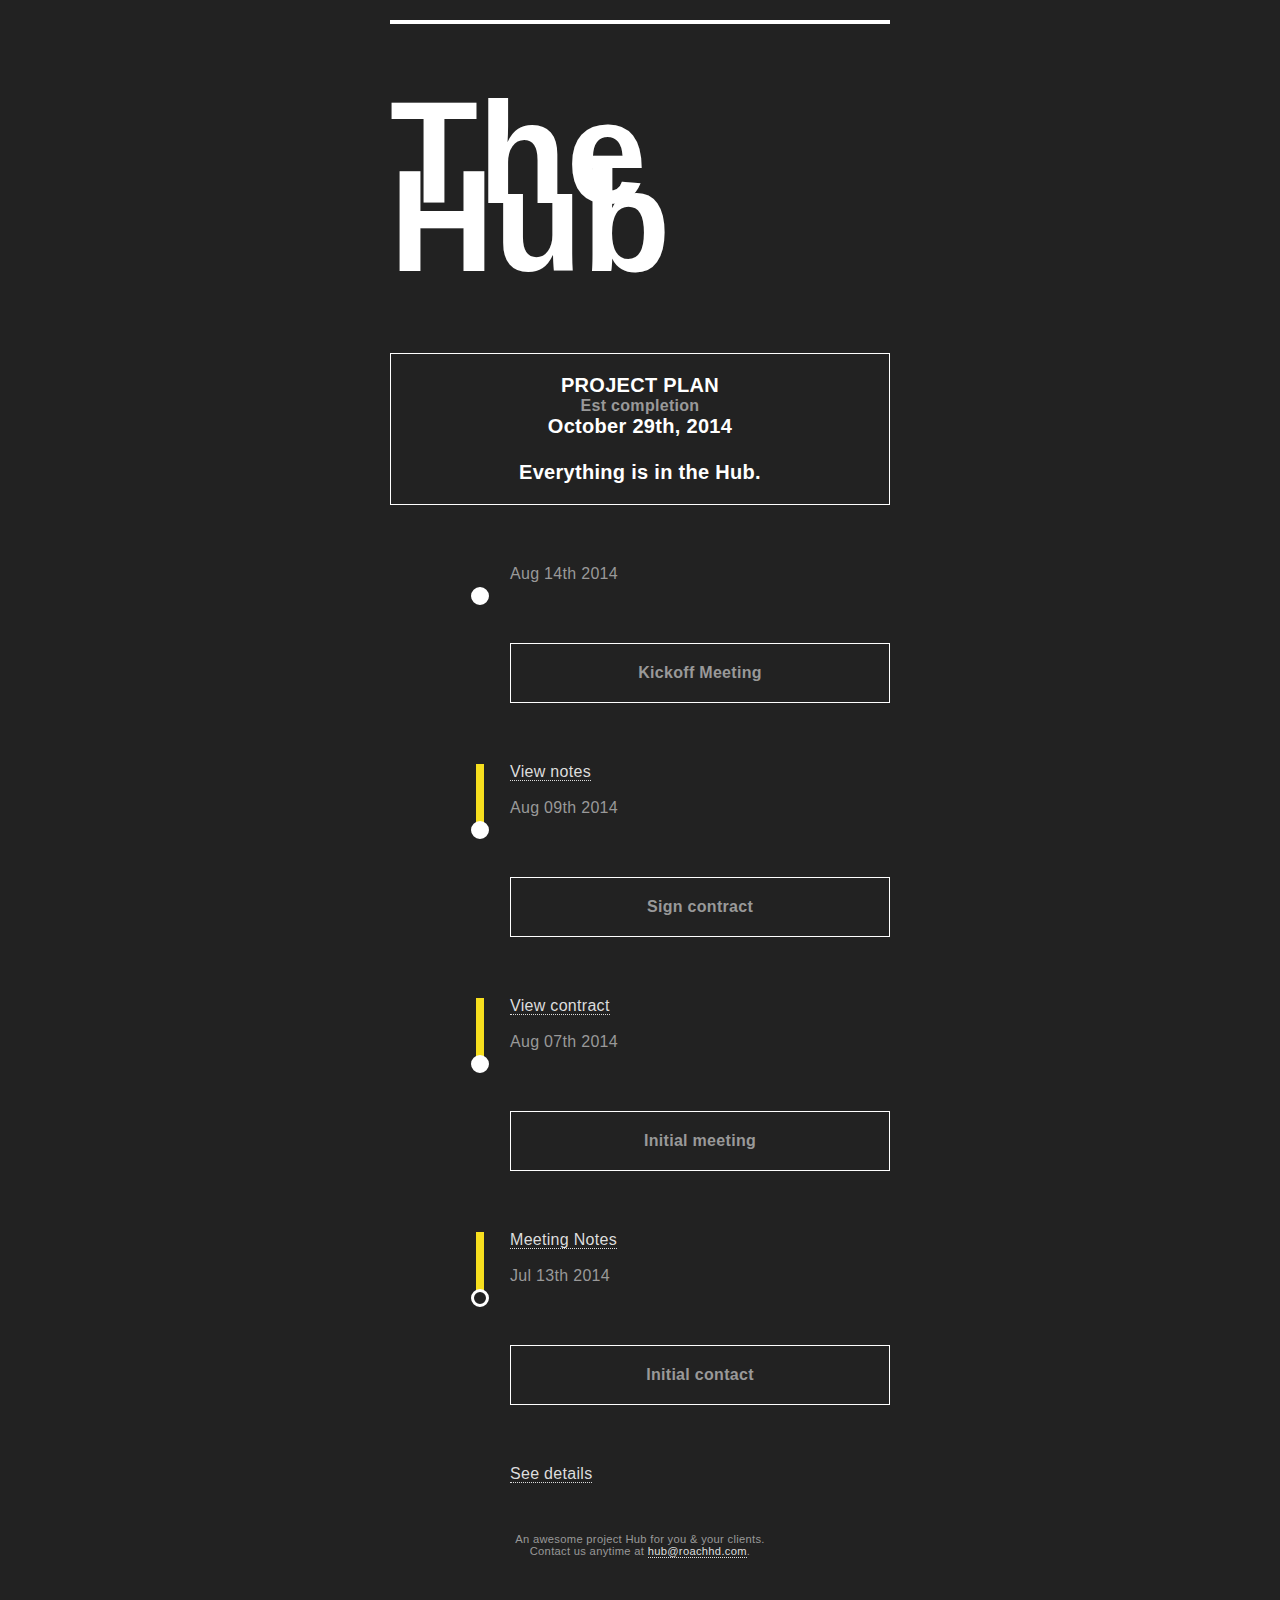
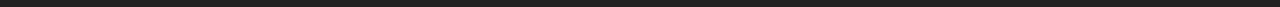
==== index.html @ 5baeb348 "Update index.html" ====
<!doctype html> 
<html lang="en">
<head>
	<meta charset="UTF-8">
	<title>[Project Name] Project Timeline</title>
	<meta name="viewport" content="width=device-width" />	
        <meta http-equiv="X-UA-Compatible" content="IE=edge,chrome=1">
   	<link rel="stylesheet" type="text/css" href="css/dark.css" media="all" />
</head>
<body>
<article>
   <header>
	<h1>The Hub</h1>
</header>
     <p>
        PROJECT PLAN <br><small>Est completion</small>
        October 29th, 2014<br><br>
        Everything is in the Hub.
      </p>
	<ol>
		<li class="end stop">
			<small>Aug 14th 2014</small>
			<small><p>Kickoff Meeting</div></p>
			<small><a href="#">View notes</a></small>
		</li>
        <li class="ride"></li>
       		<li class="end stop">
			<small>Aug 09th 2014</small>
			<small><p>Sign contract</div></p>
			<small><a href="#">View contract</a></small>
		</li>
        <li class="ride"></li>
       		<li class="end stop">
			<small>Aug 07th 2014</small>
			<small><p>Initial meeting</p></small>
			<small><a href="#">Meeting Notes</a></small>
		</li>
        <li class="ride"></li>
       		<li class="stop">
			<small>Jul 13th 2014</small>
			<small><p>Initial contact</p></small>
                        <small><a href="#">See details</a></small>
		</li>
	</ol>

    </article>
    <footer>
      An awesome project Hub for you &amp; your clients.
 <br>Contact us anytime at <a href="mailto:hub@roachhd.com">hub@roachhd.com</a>.
    </footer>  
</body>
</html>
---- css/dark.css ----
body {
        padding: 0;
        background: #222;
        color: #fff;
        font-family: "Helvetica Neue", Helvetica, sans-serif;
        font-weight: 300;
        font-size: 125%;
        letter-spacing: .015em;
      }

      footer {
        text-align: center;
        font-size: .7em;
        width: 500px;
        margin: 50px auto;
      }

      header {
        width: 500px;
        margin: 20px auto;
        background: #222;
        font-weight: bold;
        font-size: 72px;
        text-align: left;
        border-top: 4px solid #fff;
        line-height: 68px;
        position: relative;
      }

      header span {
        position: absolute;
        top: 7px;
        height: 72px;
        width: 72px;
        border-radius: 50%;
        line-height: 72px;
        font-size: 60px;
        text-align: center;
        background: #f7df1e;
        color: #222;
      }

      header .j {
        right: 80px;
      }

      header .s {
        right: 0;
      }

      article {
        width: 500px;
        margin: 20px auto;
      }

      article p {
        border: 1px solid #fff;
        margin: 60px 0;
        font-weight: bold;
        padding: 20px;
        text-align: center;
      }

      ol {
        list-style-type: none;
        list-style-position: inside;
        text-align: left;
        margin: 0 auto;
        padding: 0 0 0 90px;
      }

      time {
        color: #999;
        position: absolute;
        font-size: 16px;
        left: -125px;
        top: 20px;
        width: 100px;
        text-align: right;
      }

      .stop {
        position: relative;
        padding-left: 30px;
      }

      .stop:before {
        content: "";
        width: 12px;
        height: 12px;
        position: absolute;
        background-color: #222;
        border: 3px solid #fff;
        border-radius: 50%;
        display: block;
        left: -9px;
        top: 22px;
      }

      .end.stop:before {
        background-color: #fff;
      }

      .walk {
        border-left: 8px dotted #666;
        margin: -12px 0 -25px -4px;
        padding: 30px 0 40px 26px;
      }

      .ride {
        border-left: 8px solid #f7df1e;
        margin: -17px 0 -25px -4px;
        height: 60px;
      }

      .speaker {
        position: relative;
        padding-left: 30px;
      }

      .speaker:before {
        content: "";
        width: 8px;
        height: 8px;
        position: absolute;
        background-color: #f7df1e;
        display: block;
        left: 2px;
        top: 25px;
      }

      small {
        font-size: 16px;
        color: #999;
        display: block;
      }

      a {
        color: #ddd;
        text-decoration: none;
        border-bottom: 1px dotted;
      }
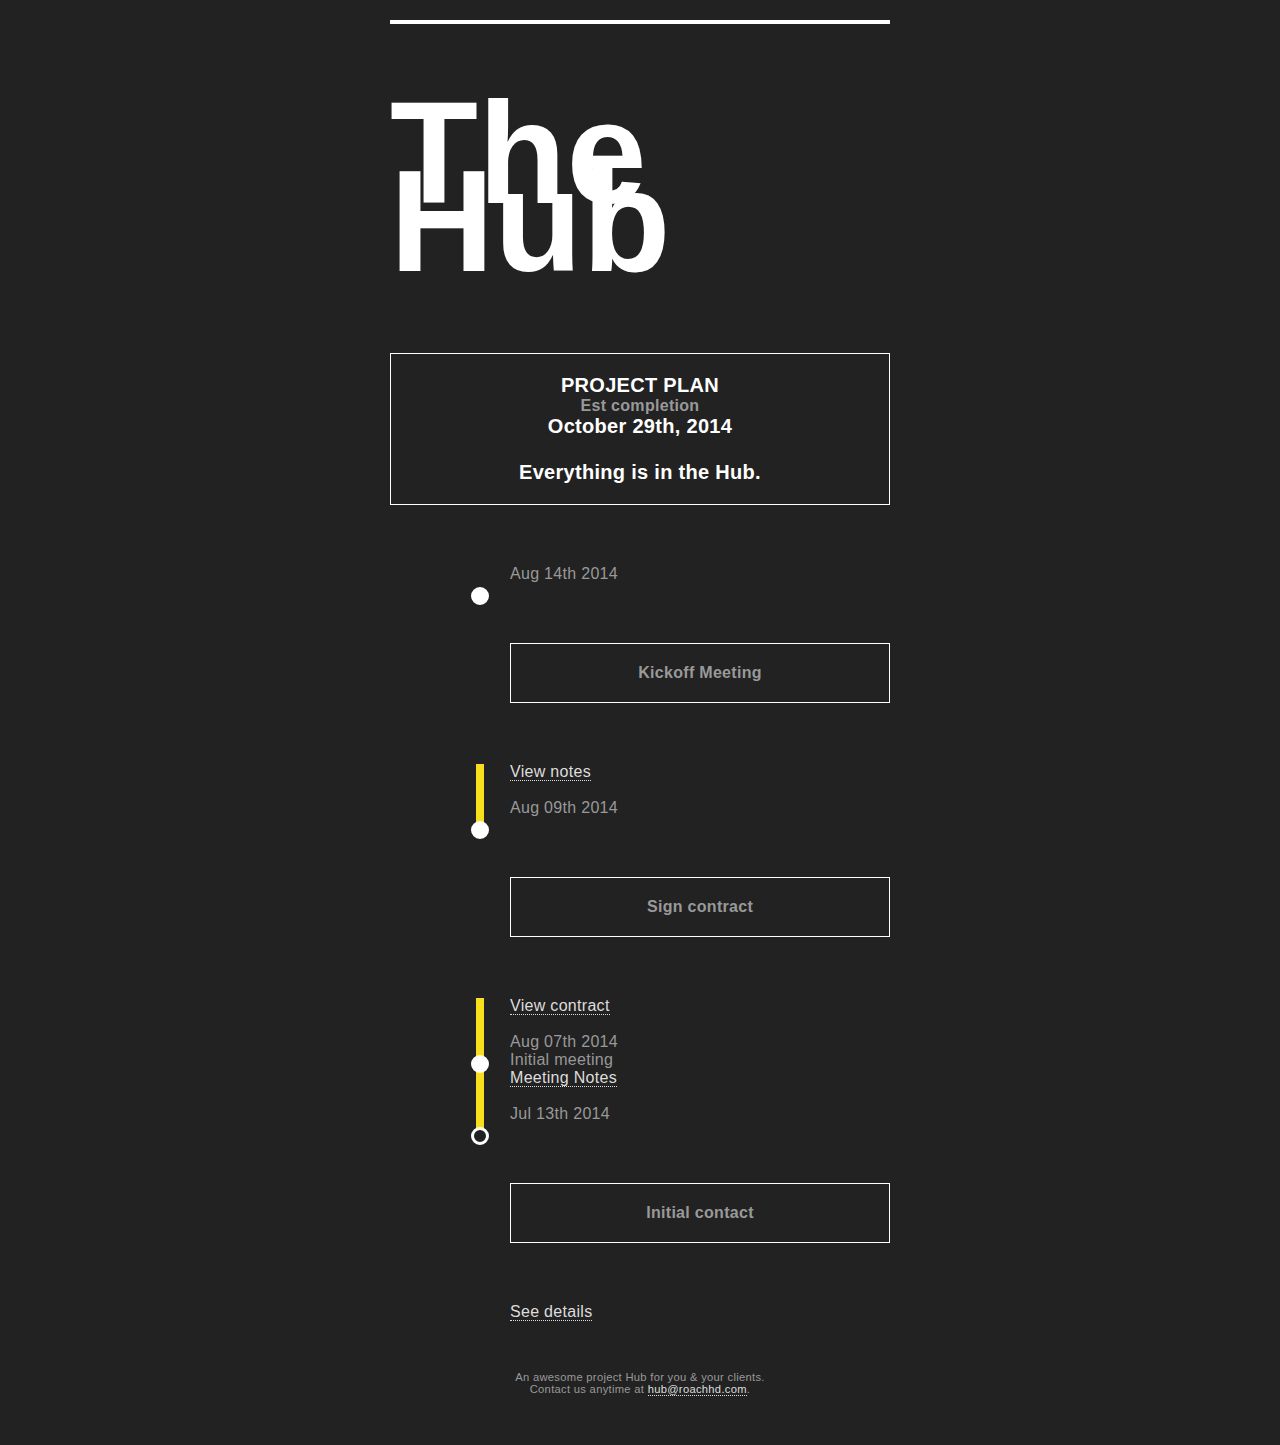
==== commit 6146872d: "Update index.html" ====
--- a/index.html
+++ b/index.html
@@ -32,7 +32,7 @@
         <li class="ride"></li>
        		<li class="end stop">
 			<small>Aug 07th 2014</small>
-			<small><p>Initial meeting</p></small>
+			<small>Initial meeting</small>
 			<small><a href="#">Meeting Notes</a></small>
 		</li>
         <li class="ride"></li>
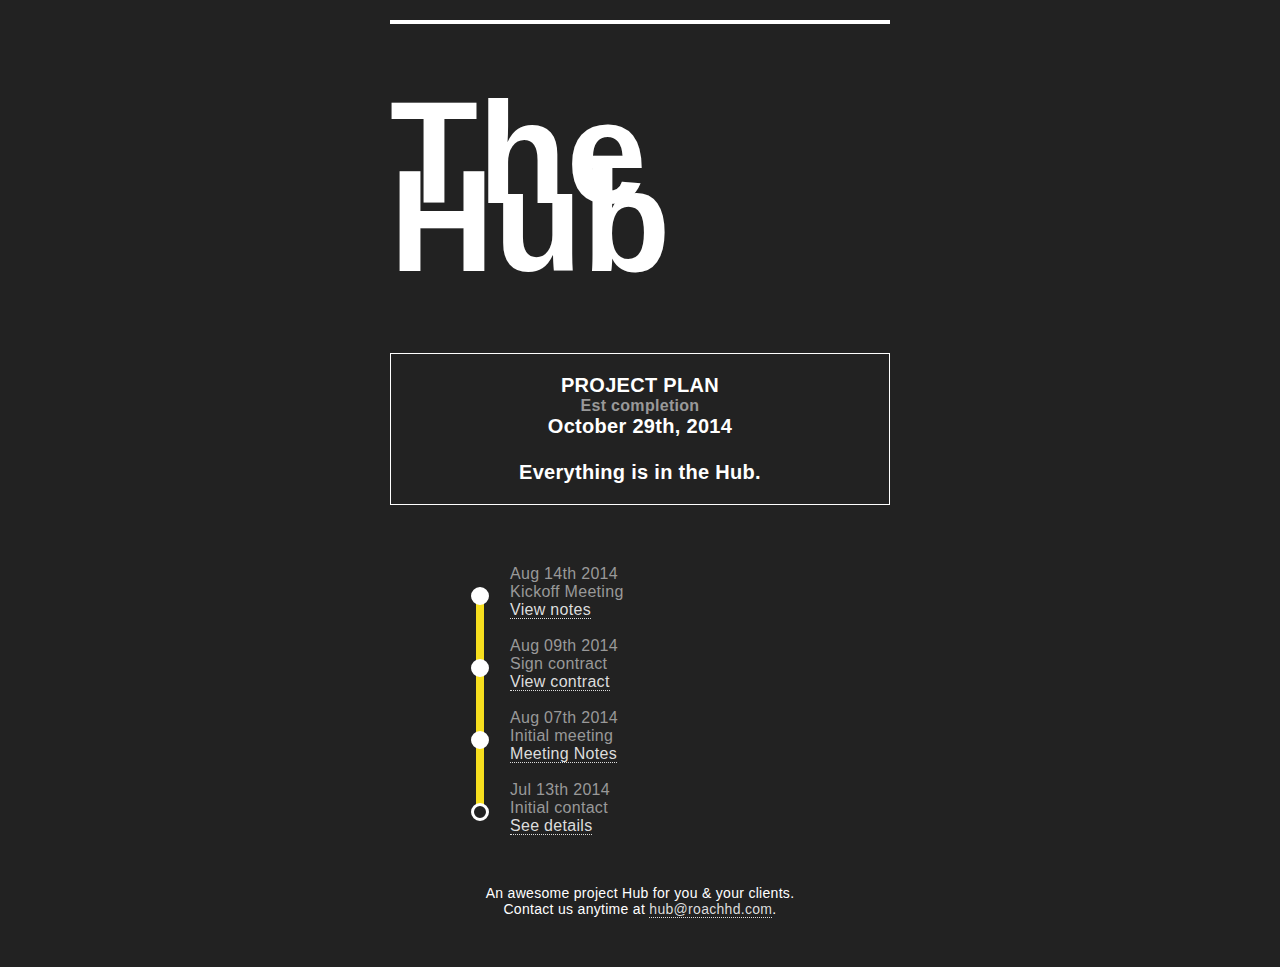
==== commit 27e566fa: "Update index.html" ====
--- a/index.html
+++ b/index.html
@@ -20,13 +20,13 @@
 	<ol>
 		<li class="end stop">
 			<small>Aug 14th 2014</small>
-			<small><p>Kickoff Meeting</div></p>
+			<small>Kickoff Meeting</small>
 			<small><a href="#">View notes</a></small>
 		</li>
         <li class="ride"></li>
        		<li class="end stop">
 			<small>Aug 09th 2014</small>
-			<small><p>Sign contract</div></p>
+			<small>Sign contract</small>
 			<small><a href="#">View contract</a></small>
 		</li>
         <li class="ride"></li>
@@ -38,7 +38,7 @@
         <li class="ride"></li>
        		<li class="stop">
 			<small>Jul 13th 2014</small>
-			<small><p>Initial contact</p></small>
+			<small>Initial contact</small>
                         <small><a href="#">See details</a></small>
 		</li>
 	</ol>
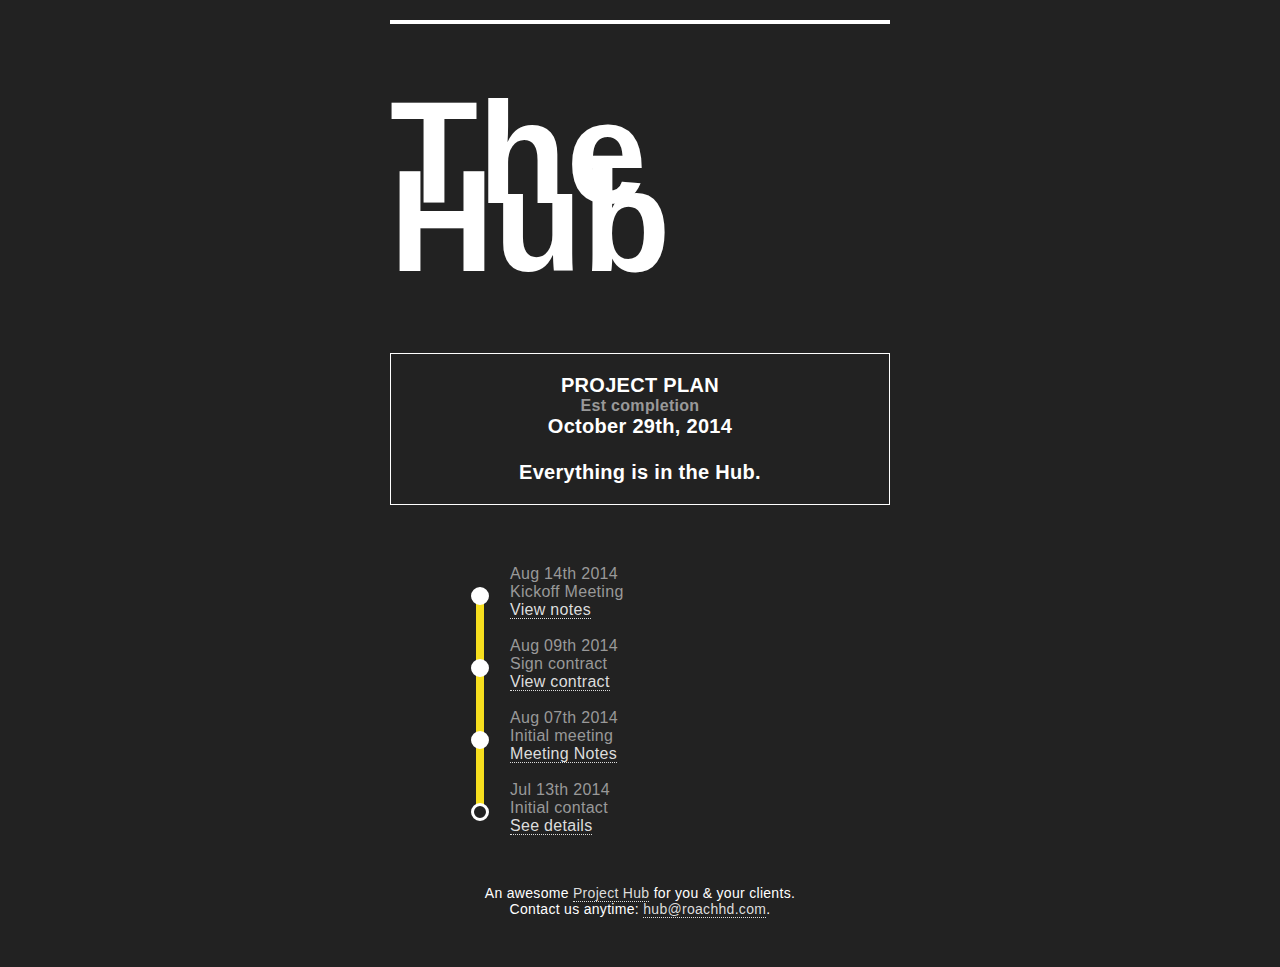
==== commit c663436e: "Update index.html" ====
--- a/index.html
+++ b/index.html
@@ -20,33 +20,33 @@
 	<ol>
 		<li class="end stop">
 			<small>Aug 14th 2014</small>
-			<small>Kickoff Meeting</small>
+			<small><strong>Kickoff Meeting</strong></small>
 			<small><a href="#">View notes</a></small>
 		</li>
         <li class="ride"></li>
        		<li class="end stop">
 			<small>Aug 09th 2014</small>
-			<small>Sign contract</small>
+			<small><strong>Sign contract</strong></small>
 			<small><a href="#">View contract</a></small>
 		</li>
         <li class="ride"></li>
        		<li class="end stop">
 			<small>Aug 07th 2014</small>
-			<small>Initial meeting</small>
+			<small><strong>Initial meeting</strong></small>
 			<small><a href="#">Meeting Notes</a></small>
 		</li>
         <li class="ride"></li>
        		<li class="stop">
 			<small>Jul 13th 2014</small>
-			<small>Initial contact</small>
+			<small><strong>Initial contact</strong></small>
                         <small><a href="#">See details</a></small>
 		</li>
 	</ol>
 
     </article>
     <footer>
-      An awesome project Hub for you &amp; your clients.
- <br>Contact us anytime at <a href="mailto:hub@roachhd.com">hub@roachhd.com</a>.
+      An awesome <a href="http://roachhd.github.io/project-hub">Project Hub</a> for you &amp; your clients.
+ <br>Contact us anytime: <a href="mailto:hub@roachhd.com">hub@roachhd.com</a>.
     </footer>  
 </body>
 </html>
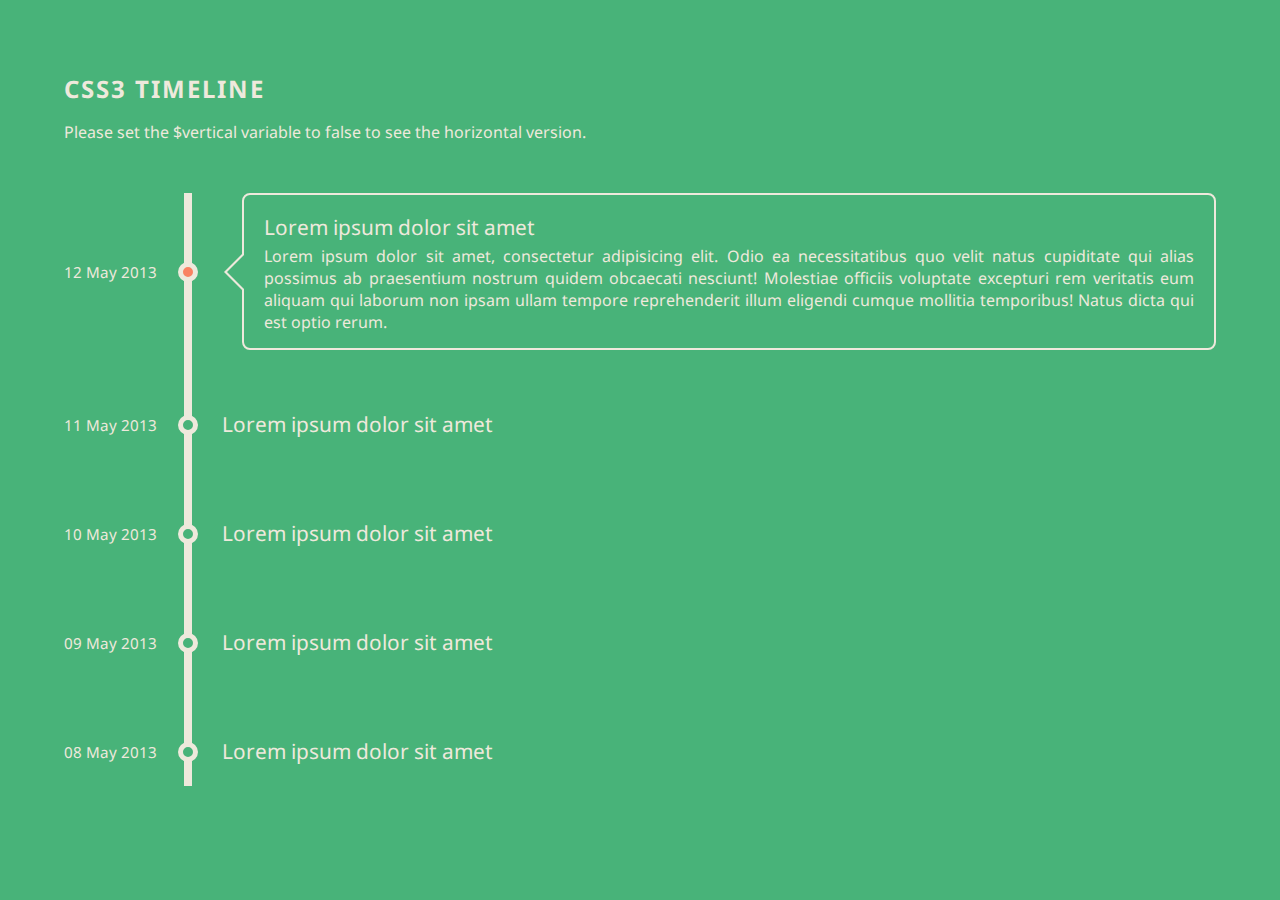
==== commit b6ee2cad: "Rename newindex.html to index.html" ====
--- a/index.html
+++ b/index.html
@@ -1,52 +1,282 @@
-<!doctype html> 
-<html lang="en">
+<!DOCTYPE html>
+<html>
+
 <head>
-	<meta charset="UTF-8">
-	<title>[Project Name] Project Timeline</title>
-	<meta name="viewport" content="width=device-width" />	
-        <meta http-equiv="X-UA-Compatible" content="IE=edge,chrome=1">
-   	<link rel="stylesheet" type="text/css" href="css/dark.css" media="all" />
+
+  <meta charset="UTF-8">
+
+  <title>CSS3 Project Hub</title>
+
+    <style>
+/* -------------------------------------
+ * For horizontal version, set the
+ * $vertical variable to false
+ * ------------------------------------- */
+/* -------------------------------------
+ * General Style
+ * ------------------------------------- */
+@import url(http://fonts.googleapis.com/css?family=Noto+Sans);
+body {
+  max-width: 1200px;
+  margin: 0 auto;
+  padding: 0 5%;
+  font-size: 100%;
+  font-family: "Noto Sans", sans-serif;
+  color: #eee9dc;
+  background: #48b379;
+}
+
+h2 {
+  margin: 3em 0 0 0;
+  font-size: 1.5em;
+  letter-spacing: 2px;
+  text-transform: uppercase;
+}
+
+/* -------------------------------------
+ * timeline
+ * ------------------------------------- */
+#timeline {
+  list-style: none;
+  margin: 50px 0 30px 120px;
+  padding-left: 30px;
+  border-left: 8px solid #eee9dc;
+}
+#timeline li {
+  margin: 40px 0;
+  position: relative;
+}
+#timeline p {
+  margin: 0 0 15px;
+}
+
+.date {
+  margin-top: -10px;
+  top: 50%;
+  left: -158px;
+  font-size: 0.95em;
+  line-height: 20px;
+  position: absolute;
+}
+
+.circle {
+  margin-top: -10px;
+  top: 50%;
+  left: -44px;
+  width: 10px;
+  height: 10px;
+  background: #48b379;
+  border: 5px solid #eee9dc;
+  border-radius: 50%;
+  display: block;
+  position: absolute;
+}
+
+.content {
+  max-height: 20px;
+  padding: 50px 20px 0;
+  border-color: transparent;
+  border-width: 2px;
+  border-style: solid;
+  border-radius: 0.5em;
+  position: relative;
+}
+.content:before, .content:after {
+  content: "";
+  width: 0;
+  height: 0;
+  border: solid transparent;
+  position: absolute;
+  pointer-events: none;
+  right: 100%;
+}
+.content:before {
+  border-right-color: inherit;
+  border-width: 20px;
+  top: 50%;
+  margin-top: -20px;
+}
+.content:after {
+  border-right-color: #48b379;
+  border-width: 17px;
+  top: 50%;
+  margin-top: -17px;
+}
+.content p {
+  max-height: 0;
+  color: transparent;
+  text-align: justify;
+  word-break: break-word;
+  hyphens: auto;
+  overflow: hidden;
+}
+
+label {
+  font-size: 1.3em;
+  position: absolute;
+  z-index: 100;
+  cursor: pointer;
+  top: 20px;
+  transition: transform 0.2s linear;
+}
+
+.radio {
+  display: none;
+}
+
+.radio:checked + .relative label {
+  cursor: auto;
+  transform: translateX(42px);
+}
+.radio:checked + .relative .circle {
+  background: #f98262;
+}
+.radio:checked ~ .content {
+  max-height: 180px;
+  border-color: #eee9dc;
+  margin-right: 20px;
+  transform: translateX(20px);
+  transition: max-height 0.4s linear, border-color 0.5s linear, transform 0.2s linear;
+}
+.radio:checked ~ .content p {
+  max-height: 200px;
+  color: #eee9dc;
+  transition: color 0.3s linear 0.3s;
+}
+
+/* -------------------------------------
+ * mobile phones (vertical version only)
+ * ------------------------------------- */
+@media screen and (max-width: 767px) {
+  #timeline {
+    margin-left: 0;
+    padding-left: 0;
+    border-left: none;
+  }
+  #timeline li {
+    margin: 50px 0;
+  }
+
+  label {
+    width: 85%;
+    font-size: 1.1em;
+    white-space: nowrap;
+    text-overflow: ellipsis;
+    overflow: hidden;
+    display: block;
+    transform: translateX(18px);
+  }
+
+  .content {
+    padding-top: 45px;
+    border-color: #eee9dc;
+  }
+  .content:before, .content:after {
+    border: solid transparent;
+    bottom: 100%;
+  }
+  .content:before {
+    border-bottom-color: inherit;
+    border-width: 17px;
+    top: -16px;
+    left: 50px;
+    margin-left: -17px;
+  }
+  .content:after {
+    border-bottom-color: #48b379;
+    border-width: 20px;
+    top: -20px;
+    left: 50px;
+    margin-left: -20px;
+  }
+  .content p {
+    font-size: 0.9em;
+    line-height: 1.4;
+  }
+
+  .circle, .date {
+    display: none;
+  }
+}
+
+</style>
+
+    <script src="js/prefixfree.min.js"></script>
+
 </head>
+
 <body>
-<article>
-   <header>
-	<h1>The Hub</h1>
-</header>
-     <p>
-        PROJECT PLAN <br><small>Est completion</small>
-        October 29th, 2014<br><br>
-        Everything is in the Hub.
-      </p>
-	<ol>
-		<li class="end stop">
-			<small>Aug 14th 2014</small>
-			<small><strong>Kickoff Meeting</strong></small>
-			<small><a href="#">View notes</a></small>
-		</li>
-        <li class="ride"></li>
-       		<li class="end stop">
-			<small>Aug 09th 2014</small>
-			<small><strong>Sign contract</strong></small>
-			<small><a href="#">View contract</a></small>
-		</li>
-        <li class="ride"></li>
-       		<li class="end stop">
-			<small>Aug 07th 2014</small>
-			<small><strong>Initial meeting</strong></small>
-			<small><a href="#">Meeting Notes</a></small>
-		</li>
-        <li class="ride"></li>
-       		<li class="stop">
-			<small>Jul 13th 2014</small>
-			<small><strong>Initial contact</strong></small>
-                        <small><a href="#">See details</a></small>
-		</li>
-	</ol>
-
-    </article>
-    <footer>
-      An awesome <a href="http://roachhd.github.io/project-hub">Project Hub</a> for you &amp; your clients.
- <br>Contact us anytime: <a href="mailto:hub@roachhd.com">hub@roachhd.com</a>.
-    </footer>  
+
+  <h2>CSS3 Timeline</h2>
+<p>Please set the $vertical variable to false to see the horizontal version.</p>
+<ul id='timeline'>
+  <li class='work'>
+    <input class='radio' id='work5' name='works' type='radio' checked>
+    <div class="relative">
+      <label for='work5'>Lorem ipsum dolor sit amet</label>
+      <span class='date'>12 May 2013</span>
+      <span class='circle'></span>
+    </div>
+    <div class='content'>
+      <p>
+        Lorem ipsum dolor sit amet, consectetur adipisicing elit. Odio ea necessitatibus quo velit natus cupiditate qui alias possimus ab praesentium nostrum quidem obcaecati nesciunt! Molestiae officiis voluptate excepturi rem veritatis eum aliquam qui laborum non ipsam ullam tempore reprehenderit illum eligendi cumque mollitia temporibus! Natus dicta qui est optio rerum.
+      </p>
+    </div>
+  </li>
+  <li class='work'>
+    <input class='radio' id='work4' name='works' type='radio'>
+    <div class="relative">
+      <label for='work4'>Lorem ipsum dolor sit amet</label>
+      <span class='date'>11 May 2013</span>
+      <span class='circle'></span>
+    </div>
+    <div class='content'>
+      <p>
+        Lorem ipsum dolor sit amet, consectetur adipisicing elit. Odio ea necessitatibus quo velit natus cupiditate qui alias possimus ab praesentium nostrum quidem obcaecati nesciunt! Molestiae officiis voluptate excepturi rem veritatis eum aliquam qui laborum non ipsam ullam tempore reprehenderit illum eligendi cumque mollitia temporibus! Natus dicta qui est optio rerum.
+      </p>
+    </div>
+  </li>
+  <li class='work'>
+    <input class='radio' id='work3' name='works' type='radio'>
+    <div class="relative">
+      <label for='work3'>Lorem ipsum dolor sit amet</label>
+      <span class='date'>10 May 2013</span>
+      <span class='circle'></span>
+    </div>
+    <div class='content'>
+      <p>
+        Lorem ipsum dolor sit amet, consectetur adipisicing elit. Odio ea necessitatibus quo velit natus cupiditate qui alias possimus ab praesentium nostrum quidem obcaecati nesciunt! Molestiae officiis voluptate excepturi rem veritatis eum aliquam qui laborum non ipsam ullam tempore reprehenderit illum eligendi cumque mollitia temporibus! Natus dicta qui est optio rerum.
+      </p>
+    </div>
+  </li>
+  <li class='work'>
+    <input class='radio' id='work2' name='works' type='radio'>
+    <div class="relative">
+      <label for='work2'>Lorem ipsum dolor sit amet</label>
+      <span class='date'>09 May 2013</span>
+      <span class='circle'></span>
+    </div>
+    <div class='content'>
+      <p>
+        Lorem ipsum dolor sit amet, consectetur adipisicing elit. Odio ea necessitatibus quo velit natus cupiditate qui alias possimus ab praesentium nostrum quidem obcaecati nesciunt! Molestiae officiis voluptate excepturi rem veritatis eum aliquam qui laborum non ipsam ullam tempore reprehenderit illum eligendi cumque mollitia temporibus! Natus dicta qui est optio rerum.
+      </p>
+    </div>
+  </li>
+  <li class='work'>
+    <input class='radio' id='work1' name='works' type='radio'>
+    <div class="relative">
+      <label for='work1'>Lorem ipsum dolor sit amet</label>
+      <span class='date'>08 May 2013</span>
+      <span class='circle'></span>
+    </div>
+    <div class='content'>
+      <p>
+        Lorem ipsum dolor sit amet, consectetur adipisicing elit. Odio ea necessitatibus quo velit natus cupiditate qui alias possimus ab praesentium nostrum quidem obcaecati nesciunt! Molestiae officiis voluptate excepturi rem veritatis eum aliquam qui laborum non ipsam ullam tempore reprehenderit illum eligendi cumque mollitia temporibus! Natus dicta qui est optio rerum.
+      </p>
+    </div>
+  </li>
+</ul>
+
 </body>
+
 </html>
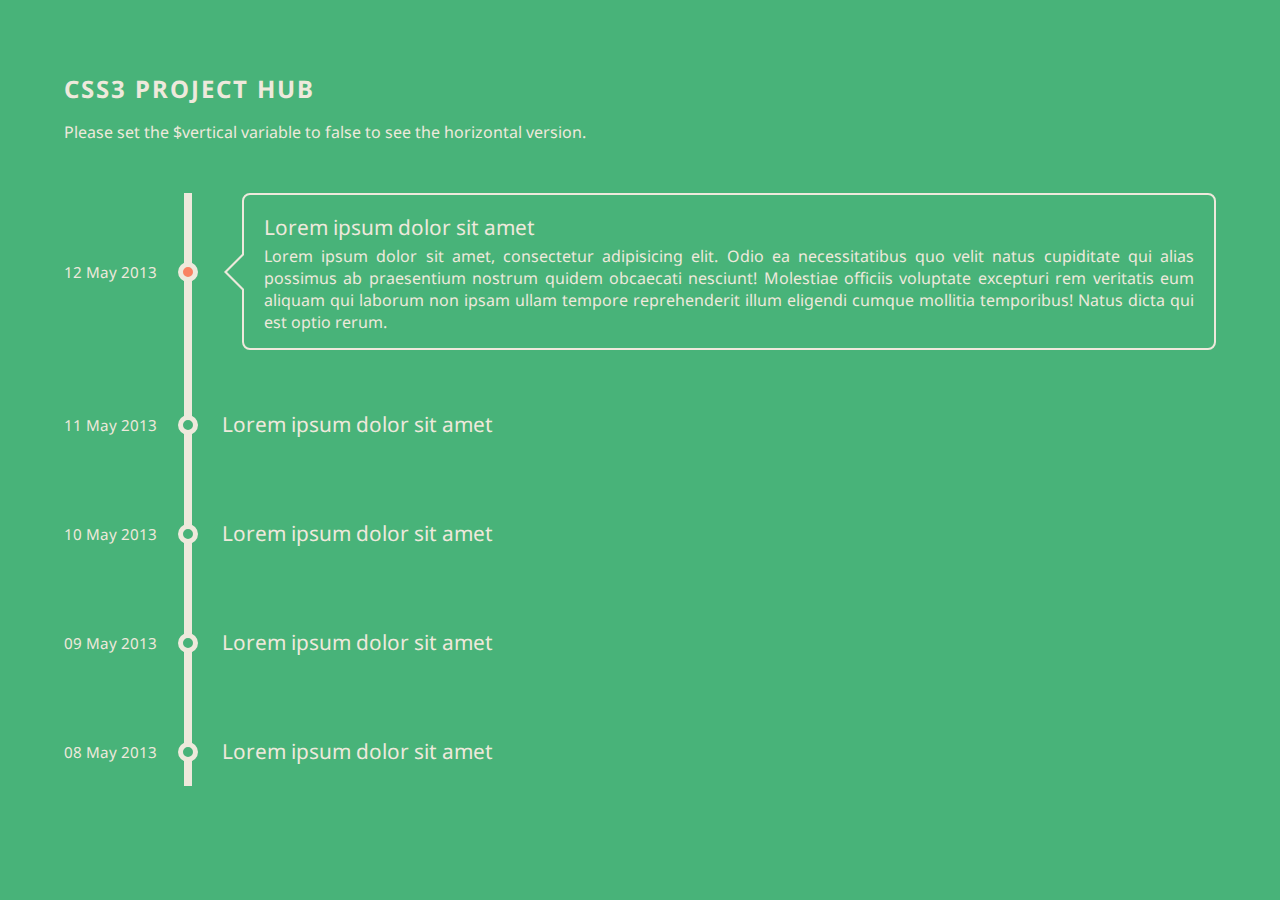
==== commit 84f538dc: "Update index.html" ====
--- a/index.html
+++ b/index.html
@@ -207,7 +207,7 @@
 
 <body>
 
-  <h2>CSS3 Timeline</h2>
+  <h2>CSS3 Project Hub</h2>
 <p>Please set the $vertical variable to false to see the horizontal version.</p>
 <ul id='timeline'>
   <li class='work'>
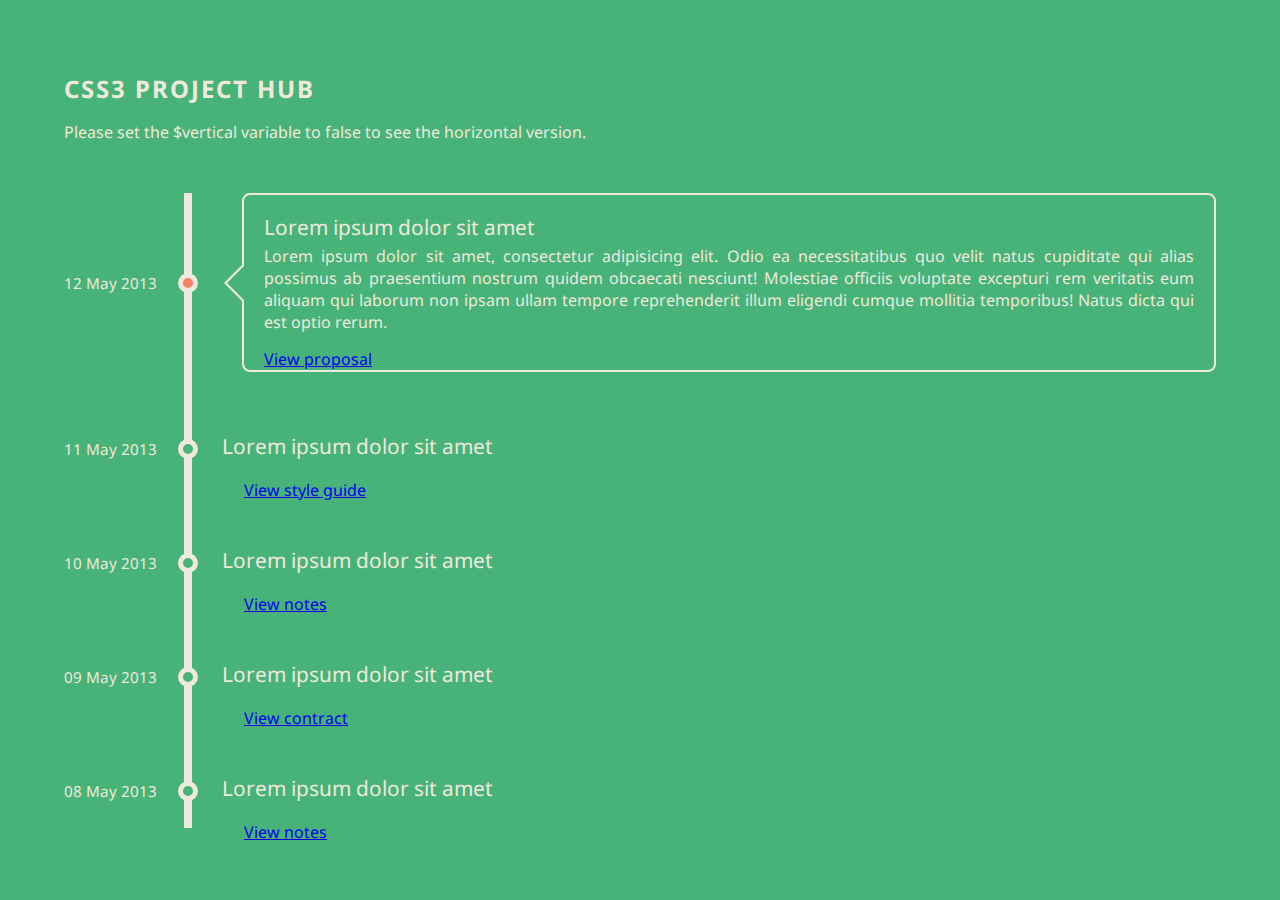
==== commit be2e6ff6: "Added mode links 😳" ====
--- a/index.html
+++ b/index.html
@@ -221,6 +221,7 @@
       <p>
         Lorem ipsum dolor sit amet, consectetur adipisicing elit. Odio ea necessitatibus quo velit natus cupiditate qui alias possimus ab praesentium nostrum quidem obcaecati nesciunt! Molestiae officiis voluptate excepturi rem veritatis eum aliquam qui laborum non ipsam ullam tempore reprehenderit illum eligendi cumque mollitia temporibus! Natus dicta qui est optio rerum.
       </p>
+	<a href="#">View proposal</a>
     </div>
   </li>
   <li class='work'>
@@ -234,6 +235,7 @@
       <p>
         Lorem ipsum dolor sit amet, consectetur adipisicing elit. Odio ea necessitatibus quo velit natus cupiditate qui alias possimus ab praesentium nostrum quidem obcaecati nesciunt! Molestiae officiis voluptate excepturi rem veritatis eum aliquam qui laborum non ipsam ullam tempore reprehenderit illum eligendi cumque mollitia temporibus! Natus dicta qui est optio rerum.
       </p>
+	<a href="#">View style guide</a>
     </div>
   </li>
   <li class='work'>
@@ -247,6 +249,7 @@
       <p>
         Lorem ipsum dolor sit amet, consectetur adipisicing elit. Odio ea necessitatibus quo velit natus cupiditate qui alias possimus ab praesentium nostrum quidem obcaecati nesciunt! Molestiae officiis voluptate excepturi rem veritatis eum aliquam qui laborum non ipsam ullam tempore reprehenderit illum eligendi cumque mollitia temporibus! Natus dicta qui est optio rerum.
       </p>
+	<a href="#">View notes</a>
     </div>
   </li>
   <li class='work'>
@@ -260,6 +263,7 @@
       <p>
         Lorem ipsum dolor sit amet, consectetur adipisicing elit. Odio ea necessitatibus quo velit natus cupiditate qui alias possimus ab praesentium nostrum quidem obcaecati nesciunt! Molestiae officiis voluptate excepturi rem veritatis eum aliquam qui laborum non ipsam ullam tempore reprehenderit illum eligendi cumque mollitia temporibus! Natus dicta qui est optio rerum.
       </p>
+	<a href="#">View contract</a>
     </div>
   </li>
   <li class='work'>
@@ -273,6 +277,7 @@
       <p>
         Lorem ipsum dolor sit amet, consectetur adipisicing elit. Odio ea necessitatibus quo velit natus cupiditate qui alias possimus ab praesentium nostrum quidem obcaecati nesciunt! Molestiae officiis voluptate excepturi rem veritatis eum aliquam qui laborum non ipsam ullam tempore reprehenderit illum eligendi cumque mollitia temporibus! Natus dicta qui est optio rerum.
       </p>
+	<a href="#">View notes</a>
     </div>
   </li>
 </ul>
